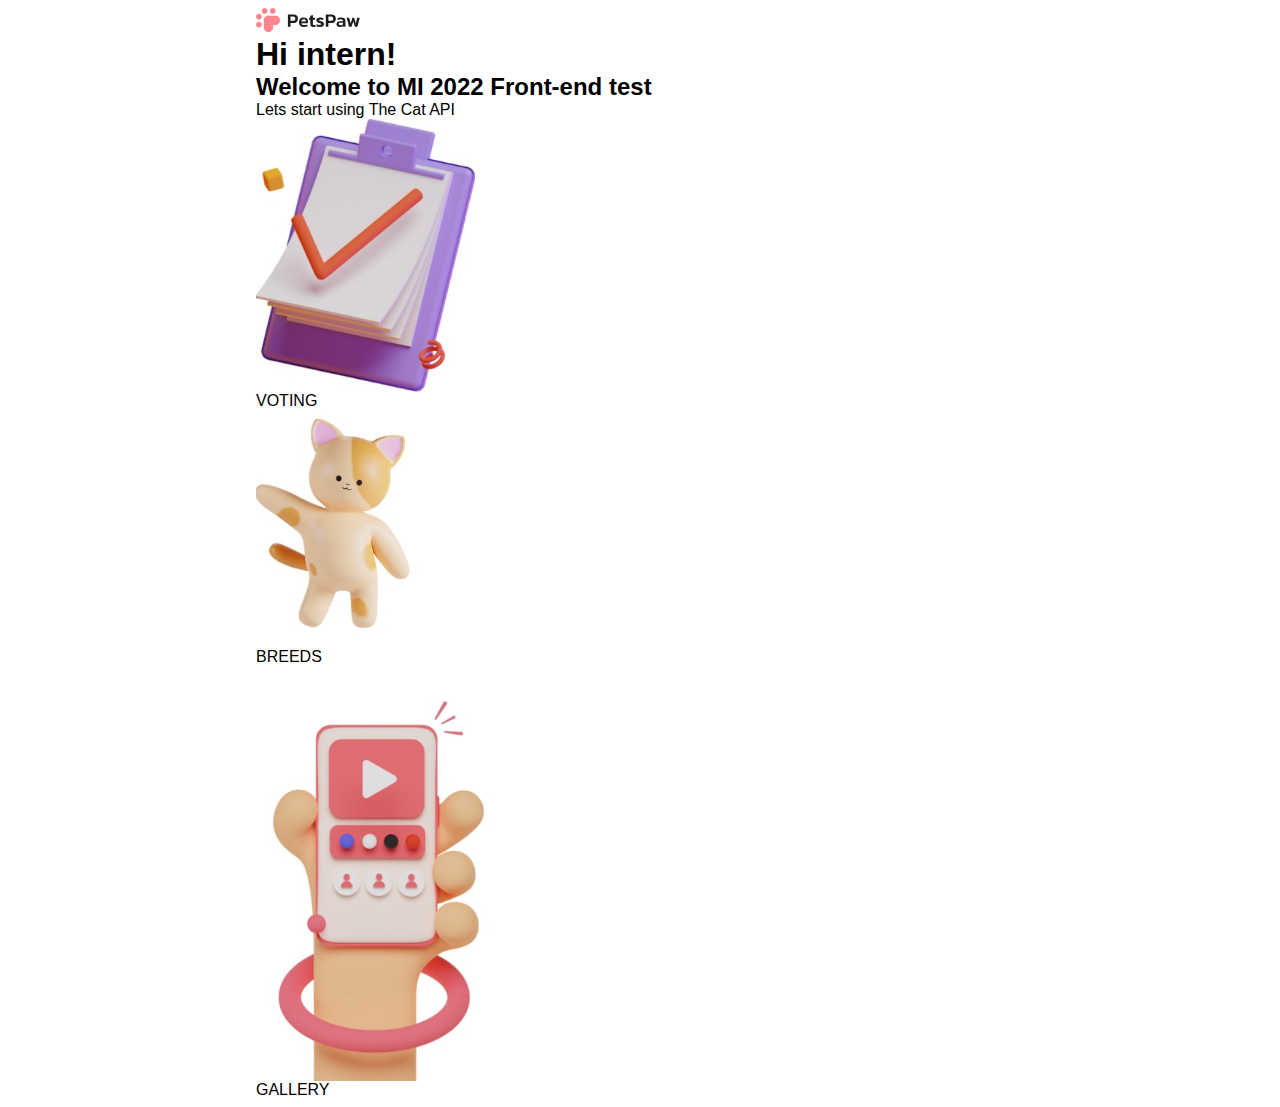
==== index.html @ 69960f9b "svg" ====
<!DOCTYPE html>
<html lang="en">
  <head>
    <meta charset="UTF-8" />
    <meta http-equiv="X-UA-Compatible" content="IE=edge" />
    <meta name="viewport" content="width=device-width, initial-scale=1.0" />
    <title>PetsPaw</title>
    <link rel="preconnect" href="https://fonts.googleapis.com" />
    <link rel="preconnect" href="https://fonts.gstatic.com" crossorigin />
    <link
      href="https://fonts.googleapis.com/css2?family=Jost:wght@400;500;700&display=swap"
      rel="stylesheet"
    />
    <link
      rel="stylesheet"
      href="https://cdnjs.cloudflare.com/ajax/libs/modern-normalize/1.1.0/modern-normalize.min.css"
      integrity="sha512-wpPYUAdjBVSE4KJnH1VR1HeZfpl1ub8YT/NKx4PuQ5NmX2tKuGu6U/JRp5y+Y8XG2tV+wKQpNHVUX03MfMFn9Q=="
      crossorigin="anonymous"
      referrerpolicy="no-referrer"
    />
    <link rel="stylesheet" href="./css/main.min.css" />
  </head>
  <body>
    <header class="header">
      <div class="container">
        <a href="./index.html" class="header__logo"
          >
          <svg class="header__logo-svg" width="106" height="24">
                  <use href="./image/logo.svg"></use>
                </svg>
           <!-- <svg class="header__logo-svg">
                  <use href="./image/logo.svg"></use>
                </svg>   -->
                </a
        >
      </div>
    </header>
    <main>
      <section class="hero">
        <div class="container">
          <h1 class="hero__title">Hi intern!</h1>
        <h2 class="hero__subTitle">Welcome to MI 2022 Front-end test</h2>
        <p class="hero__call">Lets start using The Cat API</p>
        <nav class="hero__nav">
          <ul class="hero__menu">
            <li class="hero__menu-item">
               <img
                srcset="
                  ./image/vote-table-min.jpg 117w,
                  ./image/vote-table2x-min.jpg 234w,
                  ./image/vote-table3x-min.jpg 351w
                "
                src="./image/vote-table-min.jpg"
                alt="foto"
                sizes="(min-width: 1200px) 20vw, (min-width: 768px) 20vw, (min-width: 480px) 20vw, 100vw"
              />
              <p class="hero__menu-item-title">VOTING</p>
            </li>
            <li class="hero__menu-item">
              <img srcset="
                  ./image/pet-breeds-min.jpg 117w,
                  ./image/pet-breeds2x-min.jpg 234w,
                  ./image/pet-breeds2x-min.jpg 351w
                "
                src="./image/pet-breeds-min.jpg"
                alt="foto"
                sizes="(min-width: 1200px) 20vw, (min-width: 768px) 20vw, (min-width: 480px) 20vw, 100vw"
              />
            <p class="hero__menu-item-title">BREEDS</p></li>
            <li class="hero__menu-item">
               <img
                srcset="
                  ./image/search-min.jpg 117w,
                  ./image/search-min.jpg 234w,
                  ./image/search3x-min.jpg 351w
                "
                src="./image/search-min.jpg"
                alt="foto"
                sizes="(min-width: 1200px) 20vw, (min-width: 768px) 20vw, (min-width: 480px) 20vw, 100vw"
              />
              <p class="hero__menu-item-title">GALLERY</p>
            </li>
         </ul>
        </nav>
      </section>
      <section class="bid-girl"></section>
    </main>
  </body>
</html>
---- css/main.min.css ----
h1,h2,h3,h4,h5,h6,p{margin:0}ul{list-style:none;padding-left:0px;margin:0}a{display:block;text-decoration:none;font-style:normal}img{display:block;max-width:100%;height:auto}body{font-family:"Roboto",sans-serif}.container{padding-right:15px;padding-left:15px;margin-left:auto;margin-right:auto}@media screen and (min-width: 480px){.container{width:480px}}@media screen and (min-width: 768px){.container{width:768px}}@media screen and (min-width: 1440px){.container{width:1440px}}.big-girl{background-color:#e5e5e5;background-image:url(../image/hero-min.jpg);background-position:center;background-repeat:no-repeat;background-size:cover}/*# sourceMappingURL=main.min.css.map */
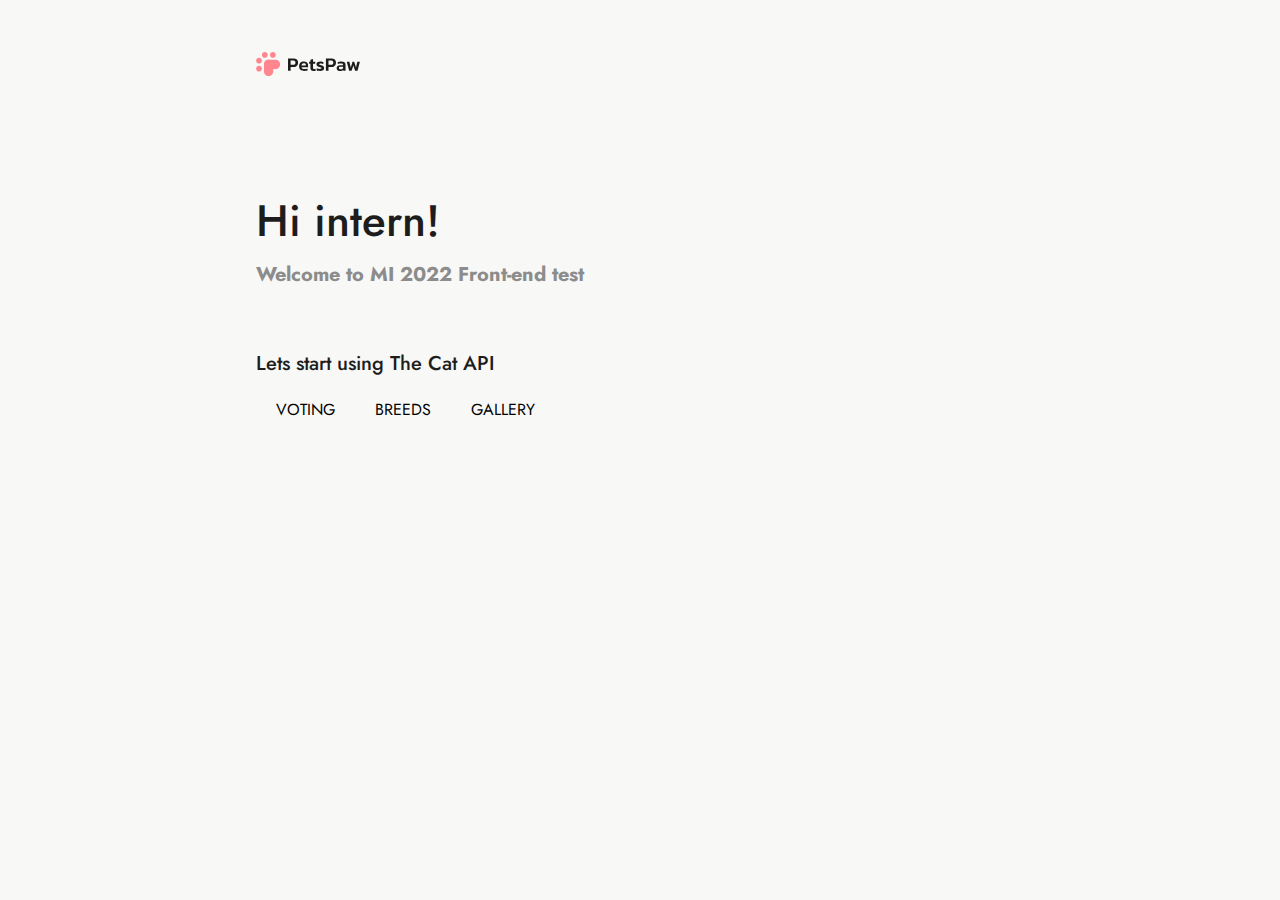
==== commit 013f707d: "image" ====
--- a/index.html
+++ b/index.html
@@ -26,11 +26,8 @@
         <a href="./index.html" class="header__logo"
           >
           <svg class="header__logo-svg" width="106" height="24">
-                  <use href="./image/logo.svg"></use>
+                  <use href="./image/svg.svg#icon-logo"></use>
                 </svg>
-           <!-- <svg class="header__logo-svg">
-                  <use href="./image/logo.svg"></use>
-                </svg>   -->
                 </a
         >
       </div>
@@ -44,46 +41,28 @@
         <nav class="hero__nav">
           <ul class="hero__menu">
             <li class="hero__menu-item">
-               <img
-                srcset="
-                  ./image/vote-table-min.jpg 117w,
-                  ./image/vote-table2x-min.jpg 234w,
-                  ./image/vote-table3x-min.jpg 351w
-                "
-                src="./image/vote-table-min.jpg"
-                alt="foto"
-                sizes="(min-width: 1200px) 20vw, (min-width: 768px) 20vw, (min-width: 480px) 20vw, 100vw"
-              />
-              <p class="hero__menu-item-title">VOTING</p>
+               <div class="hero__menu-item-content-1">
+                      </div>
+             
             </li>
-            <li class="hero__menu-item">
-              <img srcset="
-                  ./image/pet-breeds-min.jpg 117w,
-                  ./image/pet-breeds2x-min.jpg 234w,
-                  ./image/pet-breeds2x-min.jpg 351w
-                "
-                src="./image/pet-breeds-min.jpg"
-                alt="foto"
-                sizes="(min-width: 1200px) 20vw, (min-width: 768px) 20vw, (min-width: 480px) 20vw, 100vw"
-              />
-            <p class="hero__menu-item-title">BREEDS</p></li>
-            <li class="hero__menu-item">
-               <img
-                srcset="
-                  ./image/search-min.jpg 117w,
-                  ./image/search-min.jpg 234w,
-                  ./image/search3x-min.jpg 351w
-                "
-                src="./image/search-min.jpg"
-                alt="foto"
-                sizes="(min-width: 1200px) 20vw, (min-width: 768px) 20vw, (min-width: 480px) 20vw, 100vw"
-              />
-              <p class="hero__menu-item-title">GALLERY</p>
+             <p class="hero__menu-item-title">VOTING</p>
+            <li class="hero__menu-item"> <div class="hero__menu-item-content-2">
+                            
+              </div>
             </li>
+            <p class="hero__menu-item-title">BREEDS</p>
+            <li class="hero__menu-item"> <div class="hero__menu-item-content-3">
+               
+              </div>
+              
+            </li>
+            <p class="hero__menu-item-title">GALLERY</p>
          </ul>
         </nav>
       </section>
-      <section class="bid-girl"></section>
+      <section class="bid-girl">
+        <div class="big-girl__wrap"></div>
+      </section>
     </main>
   </body>
 </html>
--- a/css/main.min.css
+++ b/css/main.min.css
@@ -1 +1 @@
-h1,h2,h3,h4,h5,h6,p{margin:0}ul{list-style:none;padding-left:0px;margin:0}a{display:block;text-decoration:none;font-style:normal}img{display:block;max-width:100%;height:auto}body{font-family:"Roboto",sans-serif}.container{padding-right:15px;padding-left:15px;margin-left:auto;margin-right:auto}@media screen and (min-width: 480px){.container{width:480px}}@media screen and (min-width: 768px){.container{width:768px}}@media screen and (min-width: 1440px){.container{width:1440px}}.big-girl{background-color:#e5e5e5;background-image:url(../image/hero-min.jpg);background-position:center;background-repeat:no-repeat;background-size:cover}/*# sourceMappingURL=main.min.css.map */+h1,h2,h3,h4,h5,h6,p{margin:0}ul{list-style:none;padding-left:0px;margin:0}a{display:block;text-decoration:none;font-style:normal}img{display:block;max-width:100%;height:auto}body{background-color:#f8f8f7;font-family:"Jost",sans-serif}.container{padding-right:30px;padding-left:30px;padding-bottom:30px;margin-left:auto;margin-right:auto}@media screen and (min-width: 480px){.container{width:480px}}@media screen and (min-width: 768px){.container{width:768px}}@media screen and (min-width: 1440px){.container{width:1440px}}.big-girl{background-color:#e5e5e5;background-image:url(../image/hero-min.jpg);background-position:center;background-repeat:no-repeat;background-size:cover}.header__logo{padding-top:44px;margin-bottom:80px}.hero__title{font-weight:500;font-size:44px;line-height:1.32;color:#1d1d1d;margin-bottom:10px}.hero__subTitle{font-size:20px;line-height:1.45;color:#8c8c8c;margin-bottom:60px}.hero__call{font-weight:500;font-size:20px;line-height:1.45;color:#1d1d1d;margin-bottom:20px}.hero__nav{display:-webkit-box;display:-ms-flexbox;display:flex}.hero__menu{display:-webkit-box;display:-ms-flexbox;display:flex;gap:20px}.hero__menu-item-content-1{background-image:-webkit-gradient(linear, left bottom, left top, from(#b4b7ff), to(#b4b7ff)),-webkit-gradient(linear, left bottom, left top, from(rgba(255, 255, 255, 0.6)), to(rgba(255, 255, 255, 0.6))),url(../../image/vote-table-min.png);background-image:linear-gradient(0deg, #b4b7ff, #b4b7ff),linear-gradient(0deg, rgba(255, 255, 255, 0.6), rgba(255, 255, 255, 0.6)),url(../../image/vote-table-min.png)}/*# sourceMappingURL=main.min.css.map */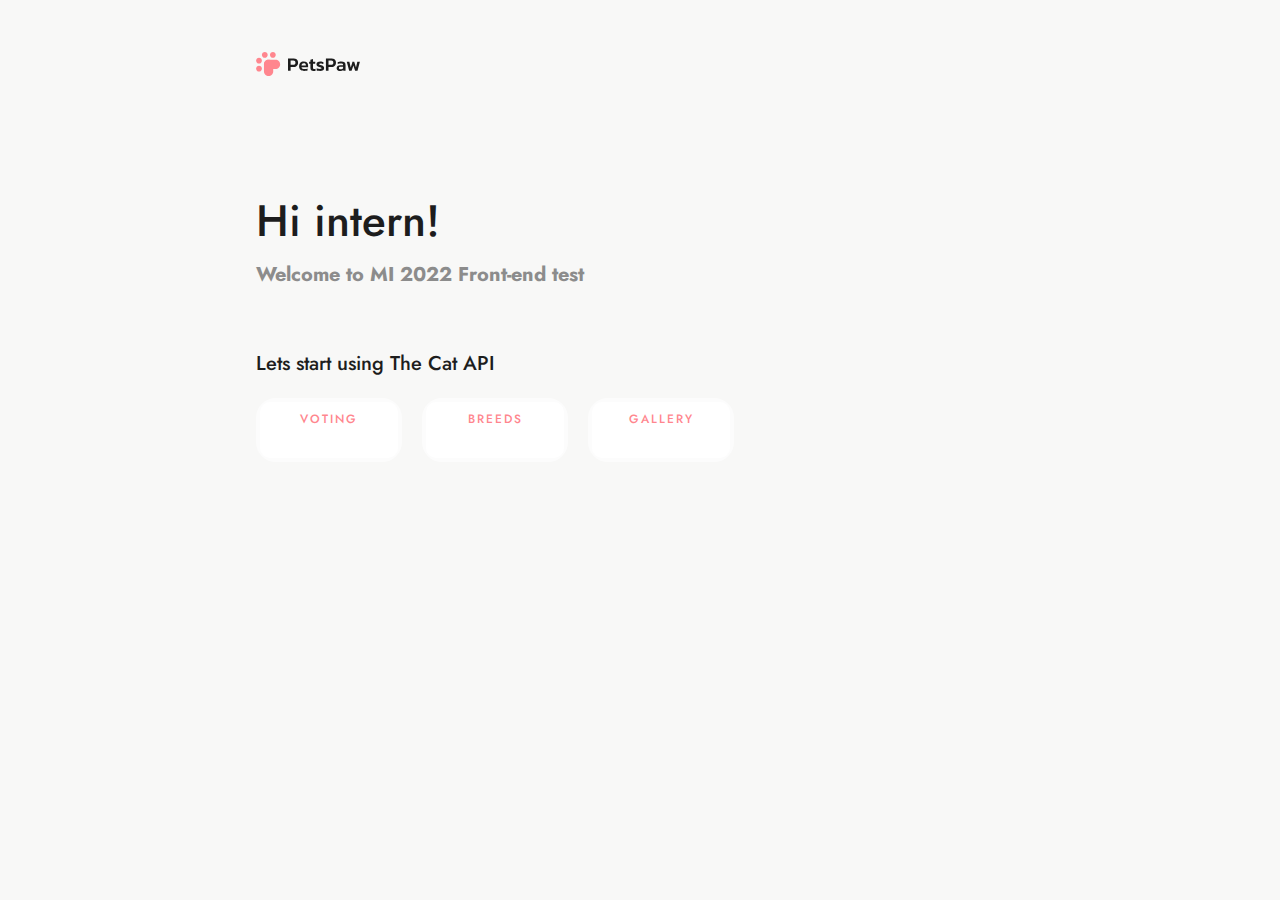
==== commit ecc740a7: "imgTrubl" ====
--- a/index.html
+++ b/index.html
@@ -23,45 +23,40 @@
   <body>
     <header class="header">
       <div class="container">
-        <a href="./index.html" class="header__logo"
-          >
+        <a href="./index.html" class="header__logo">
           <svg class="header__logo-svg" width="106" height="24">
-                  <use href="./image/svg.svg#icon-logo"></use>
-                </svg>
-                </a
-        >
+            <use href="./image/svg.svg#icon-logo"></use>
+          </svg>
+        </a>
       </div>
     </header>
     <main>
       <section class="hero">
         <div class="container">
           <h1 class="hero__title">Hi intern!</h1>
-        <h2 class="hero__subTitle">Welcome to MI 2022 Front-end test</h2>
-        <p class="hero__call">Lets start using The Cat API</p>
-        <nav class="hero__nav">
+          <h2 class="hero__subTitle">Welcome to MI 2022 Front-end test</h2>
+          <p class="hero__call">Lets start using The Cat API</p>
+
           <ul class="hero__menu">
-            <li class="hero__menu-item">
-               <div class="hero__menu-item-content-1">
-                      </div>
-             
+            <li class="hero__menu-item hero__menu-item__border">
+              <div class="hero__menu-item-image1"></div>
+              <p class="hero__menu-item-title">VOTING</p>
             </li>
-             <p class="hero__menu-item-title">VOTING</p>
-            <li class="hero__menu-item"> <div class="hero__menu-item-content-2">
-                            
-              </div>
+
+            <li class="hero__menu-item hero__menu-item__border">
+              <div class="hero__menu-item-image2"></div>
+              <p class="hero__menu-item-title">BREEDS</p>
             </li>
-            <p class="hero__menu-item-title">BREEDS</p>
-            <li class="hero__menu-item"> <div class="hero__menu-item-content-3">
-               
-              </div>
-              
+
+            <li class="hero__menu-item hero__menu-item__border">
+              <div class="hero__menu-item-image2"></div>
+              <p class="hero__menu-item-title">GALLERY</p>
             </li>
-            <p class="hero__menu-item-title">GALLERY</p>
-         </ul>
-        </nav>
+          </ul>
+        </div>
       </section>
       <section class="bid-girl">
-        <div class="big-girl__wrap"></div>
+        <div class="container"></div>
       </section>
     </main>
   </body>
--- a/css/main.min.css
+++ b/css/main.min.css
@@ -1 +1 @@
-h1,h2,h3,h4,h5,h6,p{margin:0}ul{list-style:none;padding-left:0px;margin:0}a{display:block;text-decoration:none;font-style:normal}img{display:block;max-width:100%;height:auto}body{background-color:#f8f8f7;font-family:"Jost",sans-serif}.container{padding-right:30px;padding-left:30px;padding-bottom:30px;margin-left:auto;margin-right:auto}@media screen and (min-width: 480px){.container{width:480px}}@media screen and (min-width: 768px){.container{width:768px}}@media screen and (min-width: 1440px){.container{width:1440px}}.big-girl{background-color:#e5e5e5;background-image:url(../image/hero-min.jpg);background-position:center;background-repeat:no-repeat;background-size:cover}.header__logo{padding-top:44px;margin-bottom:80px}.hero__title{font-weight:500;font-size:44px;line-height:1.32;color:#1d1d1d;margin-bottom:10px}.hero__subTitle{font-size:20px;line-height:1.45;color:#8c8c8c;margin-bottom:60px}.hero__call{font-weight:500;font-size:20px;line-height:1.45;color:#1d1d1d;margin-bottom:20px}.hero__nav{display:-webkit-box;display:-ms-flexbox;display:flex}.hero__menu{display:-webkit-box;display:-ms-flexbox;display:flex;gap:20px}.hero__menu-item-content-1{background-image:-webkit-gradient(linear, left bottom, left top, from(#b4b7ff), to(#b4b7ff)),-webkit-gradient(linear, left bottom, left top, from(rgba(255, 255, 255, 0.6)), to(rgba(255, 255, 255, 0.6))),url(../../image/vote-table-min.png);background-image:linear-gradient(0deg, #b4b7ff, #b4b7ff),linear-gradient(0deg, rgba(255, 255, 255, 0.6), rgba(255, 255, 255, 0.6)),url(../../image/vote-table-min.png)}/*# sourceMappingURL=main.min.css.map */+h1,h2,h3,h4,h5,h6,p{margin:0}ul{list-style:none;padding-left:0px;margin:0}a{display:block;text-decoration:none;font-style:normal}img{display:block;max-width:100%;height:auto}body{background-color:#f8f8f7;font-family:"Jost",sans-serif}.container{padding-right:30px;padding-left:30px;padding-bottom:30px;margin-left:auto;margin-right:auto}@media screen and (min-width: 480px){.container{width:480px}}@media screen and (min-width: 768px){.container{width:768px}}@media screen and (min-width: 1440px){.container{width:1440px}}.big-girl{background:#fbe0dc;border-radius:20px;background-image:url(../../image/hero-min.jpg);background-position:center;background-repeat:no-repeat;background-size:cover}@media(min-device-pixel-ratio: 2),(-webkit-min-device-pixel-ratio: 2),(min-resolution: 192dpi),(min-resolution: 2dppx){.big-girl{background-image:url(../image/hero2x-min.jpg)}}.header__logo{padding-top:44px;margin-bottom:80px}.hero__title{font-weight:500;font-size:44px;line-height:1.32;color:#1d1d1d;margin-bottom:10px}.hero__subTitle{font-size:20px;line-height:1.45;color:#8c8c8c;margin-bottom:60px}.hero__call{font-weight:500;font-size:20px;line-height:1.45;color:#1d1d1d;margin-bottom:20px}.hero__menu{display:-webkit-box;display:-ms-flexbox;display:flex;-ms-flex-wrap:wrap;flex-wrap:wrap;gap:20px}.hero__menu-item__border{border:4px solid rgba(255,255,255,.6);border-radius:20px}.hero__menu-item-image1{background-image:url(../image/vote-table-min.png);background-position:center;background-repeat:no-repeat;background-size:cover;background-color:#b4b7ff}.hero__menu-item-image2{background-image:url(../../image/pet-breeds-min.png);background-position:center;background-repeat:no-repeat;background-size:cover;background-color:#97eab9}.hero__menu-item-image3{background-image:url(../../image/images-search-min.png);background-position:center;background-repeat:no-repeat;background-size:cover;background-color:linear-gradient(0deg, #ffd280, #ffd280),linear-gradient(0deg, rgba(255, 255, 255, 0.6), rgba(255, 255, 255, 0.6))}.hero__menu-item-title{font-weight:500;font-size:12px;line-height:1.3;text-align:center;letter-spacing:2px;color:#ff868e;background-color:#fff;border-radius:10px;margin-right:auto;margin-left:auto;padding-top:10px;padding-bottom:10px;width:138px;height:36px}/*# sourceMappingURL=main.min.css.map */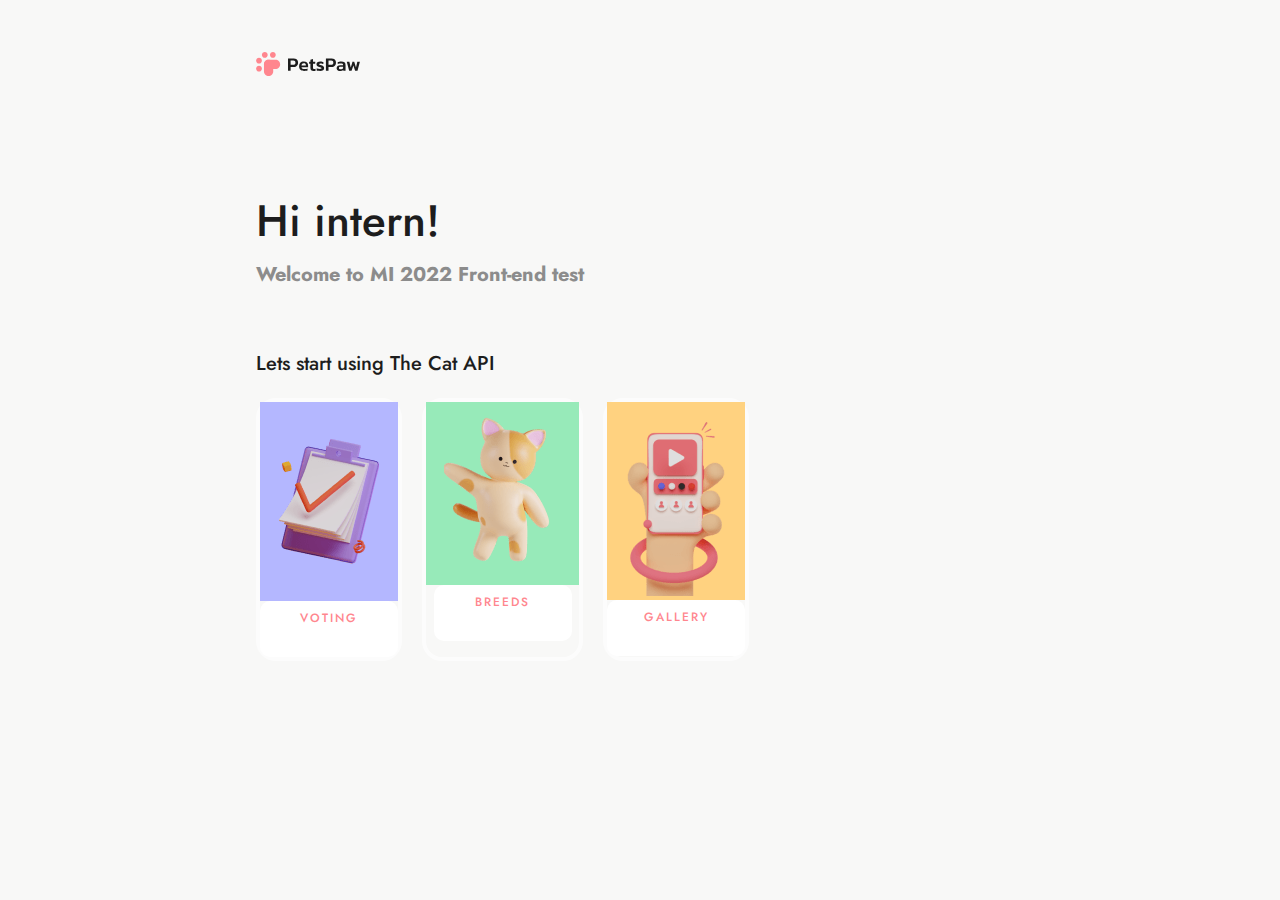
==== commit 40184005: "img" ====
--- a/index.html
+++ b/index.html
@@ -39,24 +39,44 @@
 
           <ul class="hero__menu">
             <li class="hero__menu-item hero__menu-item__border">
-              <div class="hero__menu-item-image1"></div>
+              <div class="hero__menu-item-image1">
+                <img
+                  srcset="./image/vote-table-min.png 1x, ./image/vote-table@2x-min.png 2x"
+                  src="./image/vote-table-min.png"
+                  alt="Описание изображения для всех версий"
+                />
+              </div>
               <p class="hero__menu-item-title">VOTING</p>
             </li>
 
             <li class="hero__menu-item hero__menu-item__border">
-              <div class="hero__menu-item-image2"></div>
+              <div class="hero__menu-item-image2">
+                <img
+                  srcset="./image/pet-breeds-min.png 1x, ./image/pet-breeds@2x-min.png 2x"
+                  src="./image/pet-breeds-min.png"
+                  alt="Описание изображения для всех версий"
+                />
+              </div>
               <p class="hero__menu-item-title">BREEDS</p>
             </li>
 
             <li class="hero__menu-item hero__menu-item__border">
-              <div class="hero__menu-item-image2"></div>
+              <div class="hero__menu-item-image3">
+                <img
+                  srcset="./image/images-search-min.png 1x, ./image/images-search@2x-min.png 2x"
+                  src="./image/images-search-min.png"
+                  alt="Описание изображения для всех версий"
+                />
+              </div>
               <p class="hero__menu-item-title">GALLERY</p>
             </li>
           </ul>
         </div>
       </section>
-      <section class="bid-girl">
-        <div class="container"></div>
+      <section class="big-girl">
+        <div class="container">
+          <div class="big-girl__wrap"></div>
+        </div>
       </section>
     </main>
   </body>
--- a/css/main.min.css
+++ b/css/main.min.css
@@ -1 +1 @@
-h1,h2,h3,h4,h5,h6,p{margin:0}ul{list-style:none;padding-left:0px;margin:0}a{display:block;text-decoration:none;font-style:normal}img{display:block;max-width:100%;height:auto}body{background-color:#f8f8f7;font-family:"Jost",sans-serif}.container{padding-right:30px;padding-left:30px;padding-bottom:30px;margin-left:auto;margin-right:auto}@media screen and (min-width: 480px){.container{width:480px}}@media screen and (min-width: 768px){.container{width:768px}}@media screen and (min-width: 1440px){.container{width:1440px}}.big-girl{background:#fbe0dc;border-radius:20px;background-image:url(../../image/hero-min.jpg);background-position:center;background-repeat:no-repeat;background-size:cover}@media(min-device-pixel-ratio: 2),(-webkit-min-device-pixel-ratio: 2),(min-resolution: 192dpi),(min-resolution: 2dppx){.big-girl{background-image:url(../image/hero2x-min.jpg)}}.header__logo{padding-top:44px;margin-bottom:80px}.hero__title{font-weight:500;font-size:44px;line-height:1.32;color:#1d1d1d;margin-bottom:10px}.hero__subTitle{font-size:20px;line-height:1.45;color:#8c8c8c;margin-bottom:60px}.hero__call{font-weight:500;font-size:20px;line-height:1.45;color:#1d1d1d;margin-bottom:20px}.hero__menu{display:-webkit-box;display:-ms-flexbox;display:flex;-ms-flex-wrap:wrap;flex-wrap:wrap;gap:20px}.hero__menu-item__border{border:4px solid rgba(255,255,255,.6);border-radius:20px}.hero__menu-item-image1{background-image:url(../image/vote-table-min.png);background-position:center;background-repeat:no-repeat;background-size:cover;background-color:#b4b7ff}.hero__menu-item-image2{background-image:url(../../image/pet-breeds-min.png);background-position:center;background-repeat:no-repeat;background-size:cover;background-color:#97eab9}.hero__menu-item-image3{background-image:url(../../image/images-search-min.png);background-position:center;background-repeat:no-repeat;background-size:cover;background-color:linear-gradient(0deg, #ffd280, #ffd280),linear-gradient(0deg, rgba(255, 255, 255, 0.6), rgba(255, 255, 255, 0.6))}.hero__menu-item-title{font-weight:500;font-size:12px;line-height:1.3;text-align:center;letter-spacing:2px;color:#ff868e;background-color:#fff;border-radius:10px;margin-right:auto;margin-left:auto;padding-top:10px;padding-bottom:10px;width:138px;height:36px}/*# sourceMappingURL=main.min.css.map */+h1,h2,h3,h4,h5,h6,p{margin:0}ul{list-style:none;padding-left:0px;margin:0}a{display:block;text-decoration:none;font-style:normal}img{display:block;max-width:100%;height:auto}body{background-color:#f8f8f7;font-family:"Jost",sans-serif}.container{padding-right:30px;padding-left:30px;padding-bottom:30px;margin-left:auto;margin-right:auto}@media screen and (min-width: 480px){.container{width:480px}}@media screen and (min-width: 768px){.container{width:768px}}@media screen and (min-width: 1440px){.container{width:1440px}}.header__logo{padding-top:44px;margin-bottom:80px}.hero__title{font-weight:500;font-size:44px;line-height:1.32;color:#1d1d1d;margin-bottom:10px}.hero__subTitle{font-size:20px;line-height:1.45;color:#8c8c8c;margin-bottom:60px}.hero__call{font-weight:500;font-size:20px;line-height:1.45;color:#1d1d1d;margin-bottom:20px}.hero__menu{display:-webkit-box;display:-ms-flexbox;display:flex;-ms-flex-wrap:wrap;flex-wrap:wrap;gap:20px}.hero__menu-item{margin-bottom:20px}.hero__menu-item__border{border:4px solid rgba(255,255,255,.6);border-radius:20px}.hero__menu-item-image1{padding:37px 19px;max-width:138px;background-color:#b4b7ff}.hero__menu-item-image2{padding:10px 18px;background-color:#97eab9}.hero__menu-item-image3{padding:4px 13px;background-color:#ffd280}.hero__menu-item-title{font-weight:500;font-size:12px;line-height:1.3;text-align:center;letter-spacing:2px;color:#ff868e;background-color:#fff;border-radius:10px;margin-right:auto;margin-left:auto;padding-top:10px;padding-bottom:10px;width:138px;height:36px}/*# sourceMappingURL=main.min.css.map */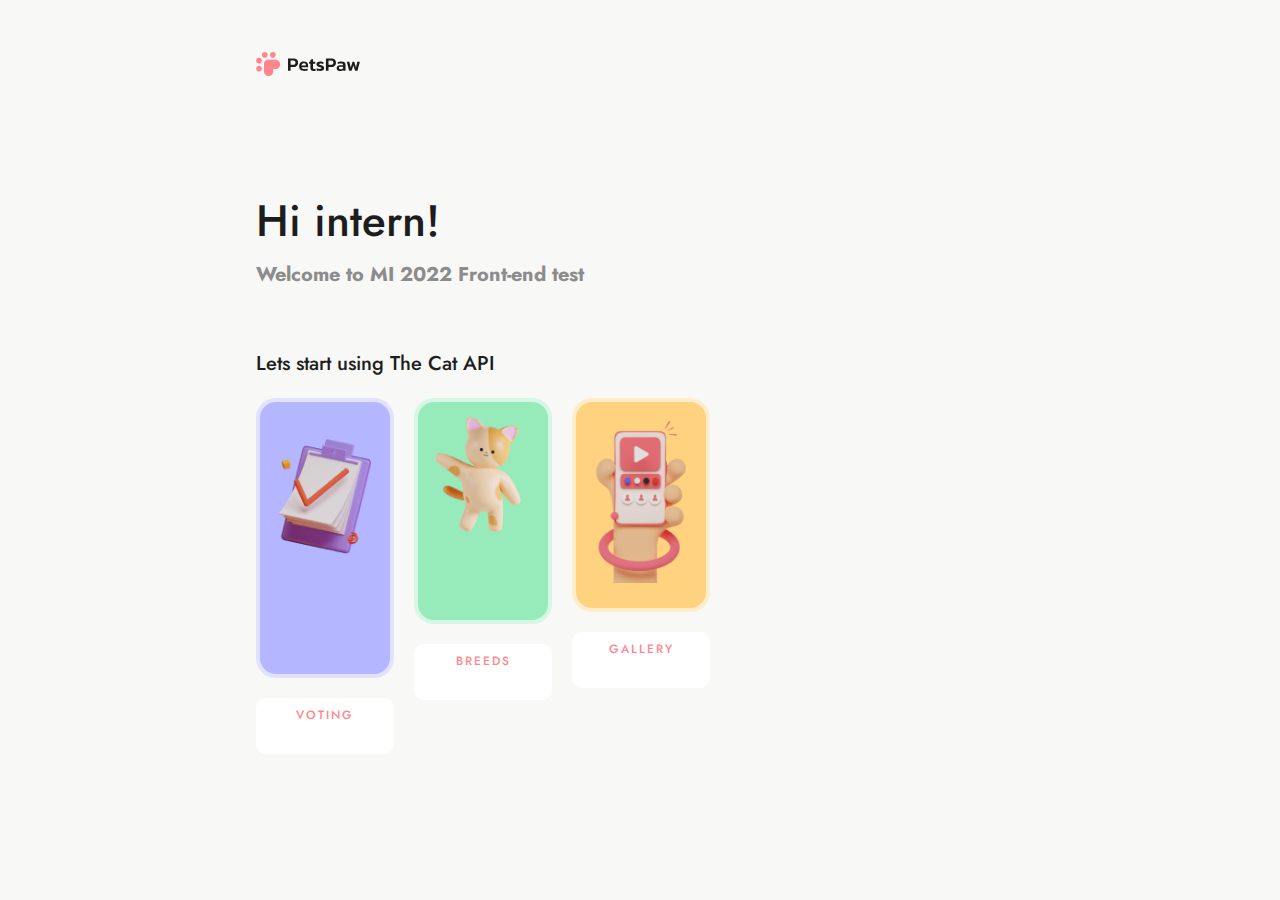
==== commit 24c5a53f: "1part" ====
--- a/index.html
+++ b/index.html
@@ -38,8 +38,8 @@
           <p class="hero__call">Lets start using The Cat API</p>
 
           <ul class="hero__menu">
-            <li class="hero__menu-item hero__menu-item__border">
-              <div class="hero__menu-item-image1">
+            <li class="hero__menu-item">
+              <div class="hero__menu-item-image1 hero__menu-item__border">
                 <img
                   srcset="./image/vote-table-min.png 1x, ./image/vote-table@2x-min.png 2x"
                   src="./image/vote-table-min.png"
@@ -49,8 +49,8 @@
               <p class="hero__menu-item-title">VOTING</p>
             </li>
 
-            <li class="hero__menu-item hero__menu-item__border">
-              <div class="hero__menu-item-image2">
+            <li class="hero__menu-item">
+              <div class="hero__menu-item-image2 hero__menu-item__border">
                 <img
                   srcset="./image/pet-breeds-min.png 1x, ./image/pet-breeds@2x-min.png 2x"
                   src="./image/pet-breeds-min.png"
@@ -60,8 +60,8 @@
               <p class="hero__menu-item-title">BREEDS</p>
             </li>
 
-            <li class="hero__menu-item hero__menu-item__border">
-              <div class="hero__menu-item-image3">
+            <li class="hero__menu-item">
+              <div class="hero__menu-item-image3 hero__menu-item__border">
                 <img
                   srcset="./image/images-search-min.png 1x, ./image/images-search@2x-min.png 2x"
                   src="./image/images-search-min.png"
--- a/css/main.min.css
+++ b/css/main.min.css
@@ -1 +1 @@
-h1,h2,h3,h4,h5,h6,p{margin:0}ul{list-style:none;padding-left:0px;margin:0}a{display:block;text-decoration:none;font-style:normal}img{display:block;max-width:100%;height:auto}body{background-color:#f8f8f7;font-family:"Jost",sans-serif}.container{padding-right:30px;padding-left:30px;padding-bottom:30px;margin-left:auto;margin-right:auto}@media screen and (min-width: 480px){.container{width:480px}}@media screen and (min-width: 768px){.container{width:768px}}@media screen and (min-width: 1440px){.container{width:1440px}}.header__logo{padding-top:44px;margin-bottom:80px}.hero__title{font-weight:500;font-size:44px;line-height:1.32;color:#1d1d1d;margin-bottom:10px}.hero__subTitle{font-size:20px;line-height:1.45;color:#8c8c8c;margin-bottom:60px}.hero__call{font-weight:500;font-size:20px;line-height:1.45;color:#1d1d1d;margin-bottom:20px}.hero__menu{display:-webkit-box;display:-ms-flexbox;display:flex;-ms-flex-wrap:wrap;flex-wrap:wrap;gap:20px}.hero__menu-item{margin-bottom:20px}.hero__menu-item__border{border:4px solid rgba(255,255,255,.6);border-radius:20px}.hero__menu-item-image1{padding:37px 19px;max-width:138px;background-color:#b4b7ff}.hero__menu-item-image2{padding:10px 18px;background-color:#97eab9}.hero__menu-item-image3{padding:4px 13px;background-color:#ffd280}.hero__menu-item-title{font-weight:500;font-size:12px;line-height:1.3;text-align:center;letter-spacing:2px;color:#ff868e;background-color:#fff;border-radius:10px;margin-right:auto;margin-left:auto;padding-top:10px;padding-bottom:10px;width:138px;height:36px}/*# sourceMappingURL=main.min.css.map */+h1,h2,h3,h4,h5,h6,p{margin:0}ul{list-style:none;padding-left:0px;margin:0}a{display:block;text-decoration:none;font-style:normal}img{display:block;max-width:100%;height:auto}body{background-color:#f8f8f7;font-family:"Jost",sans-serif}.container{padding-right:30px;padding-left:30px;padding-bottom:30px;margin-left:auto;margin-right:auto}@media screen and (min-width: 480px){.container{width:480px}}@media screen and (min-width: 768px){.container{width:768px}}@media screen and (min-width: 1440px){.container{width:1440px}}.header__logo{padding-top:44px;margin-bottom:80px}.hero__title{font-weight:500;font-size:44px;line-height:1.32;color:#1d1d1d;margin-bottom:10px}.hero__subTitle{font-size:20px;line-height:1.45;color:#8c8c8c;margin-bottom:60px}.hero__call{font-weight:500;font-size:20px;line-height:1.45;color:#1d1d1d;margin-bottom:20px}.hero__menu{display:-webkit-box;display:-ms-flexbox;display:flex;-ms-flex-wrap:wrap;flex-wrap:wrap;gap:20px}.hero__menu-item{max-width:138px;margin-bottom:20px}.hero__menu-item__border{border:4px solid rgba(255,255,255,.6);border-radius:20px}.hero__menu-item-image1{padding:37px 19px;background-color:#b4b7ff;height:198px;margin-bottom:20px}.hero__menu-item-image2{padding:10px 18px;background-color:#97eab9;height:198px;margin-bottom:20px}.hero__menu-item-image3{padding:4px 13px;background-color:#ffd280;height:198px;margin-bottom:20px}.hero__menu-item-title{font-weight:500;font-size:12px;line-height:1.3;text-align:center;letter-spacing:2px;color:#ff868e;background-color:#fff;border-radius:10px;margin-right:auto;margin-left:auto;padding-top:10px;padding-bottom:10px;width:138px;height:36px}/*# sourceMappingURL=main.min.css.map */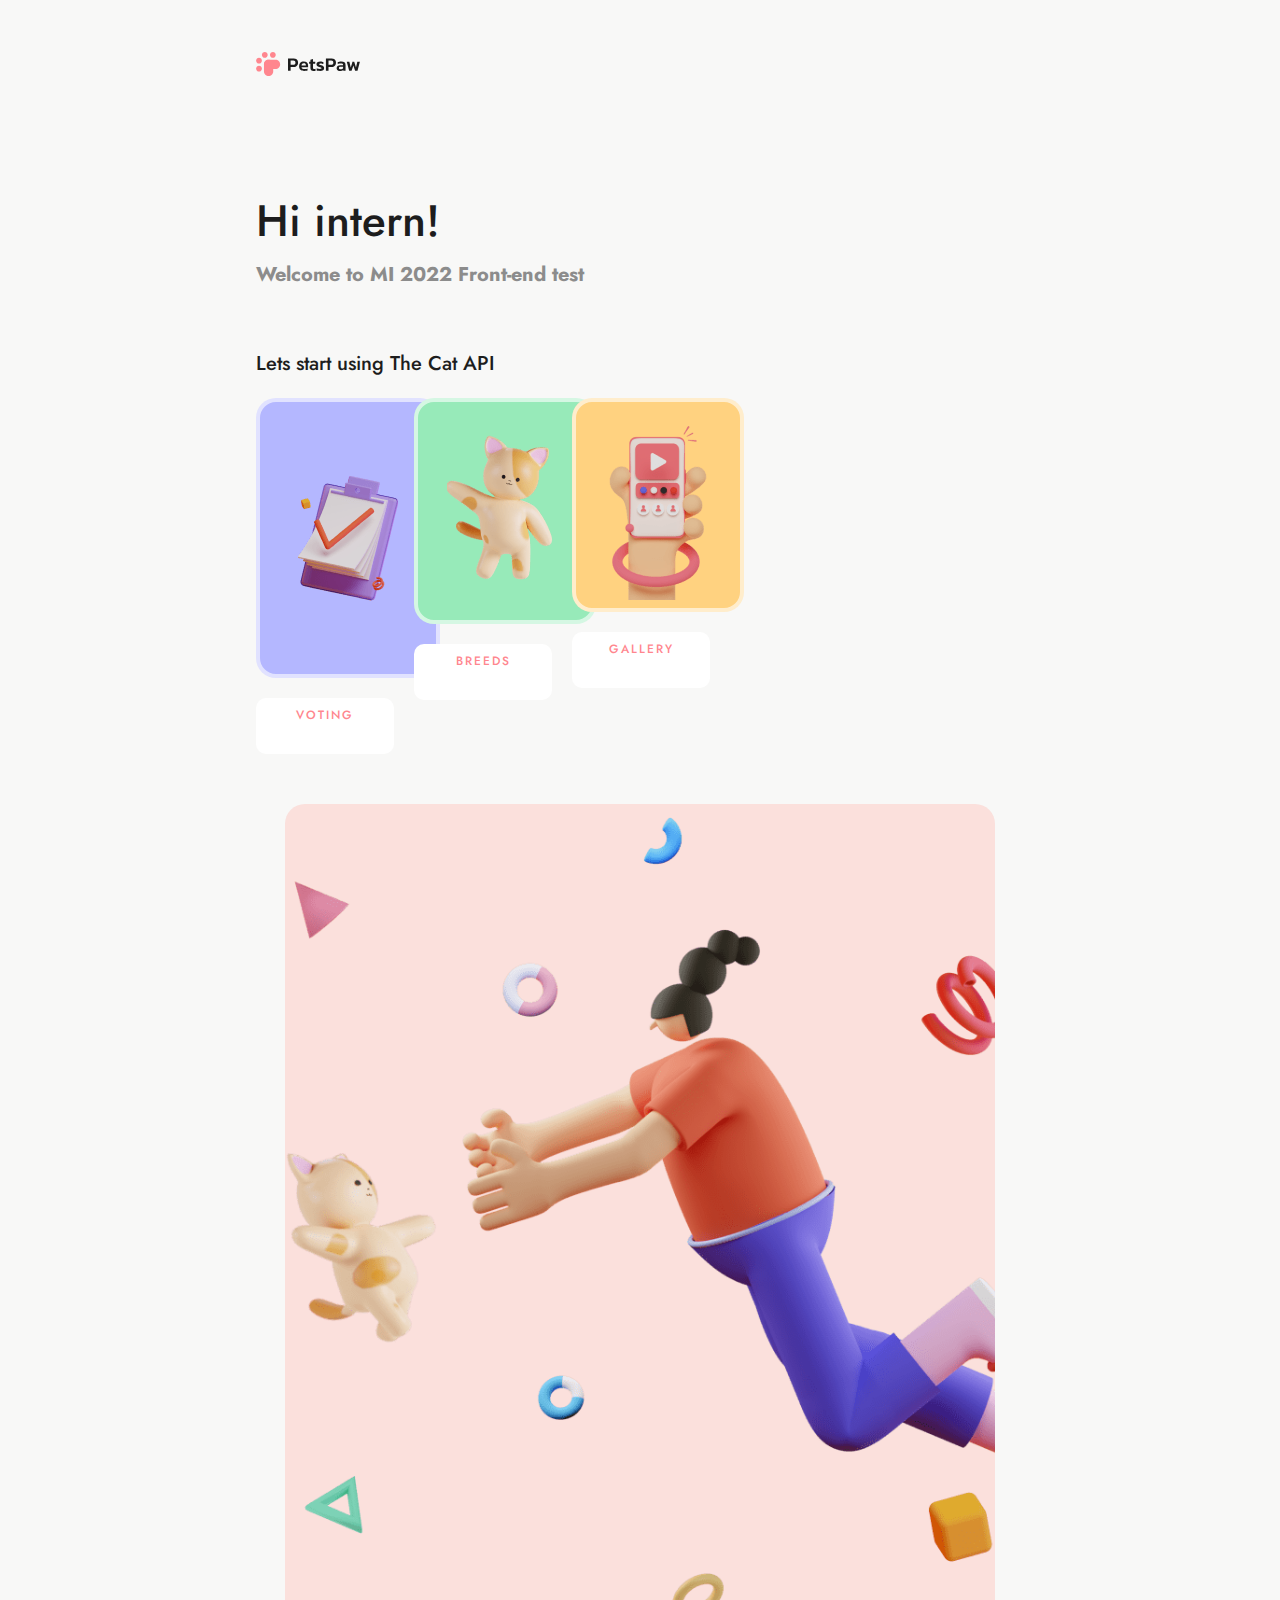
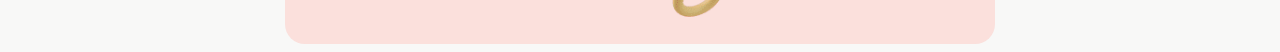
==== commit c4d838cf: "bg" ====
--- a/index.html
+++ b/index.html
@@ -39,43 +39,26 @@
 
           <ul class="hero__menu">
             <li class="hero__menu-item">
-              <div class="hero__menu-item-image1 hero__menu-item__border">
-                <img
-                  srcset="./image/vote-table-min.png 1x, ./image/vote-table@2x-min.png 2x"
-                  src="./image/vote-table-min.png"
-                  alt="Описание изображения для всех версий"
-                />
-              </div>
+              <div class="hero__menu-item-image1 hero__menu-item__border"></div>
               <p class="hero__menu-item-title">VOTING</p>
             </li>
 
             <li class="hero__menu-item">
-              <div class="hero__menu-item-image2 hero__menu-item__border">
-                <img
-                  srcset="./image/pet-breeds-min.png 1x, ./image/pet-breeds@2x-min.png 2x"
-                  src="./image/pet-breeds-min.png"
-                  alt="Описание изображения для всех версий"
-                />
-              </div>
+              <div class="hero__menu-item-image2 hero__menu-item__border"></div>
               <p class="hero__menu-item-title">BREEDS</p>
             </li>
 
             <li class="hero__menu-item">
-              <div class="hero__menu-item-image3 hero__menu-item__border">
-                <img
-                  srcset="./image/images-search-min.png 1x, ./image/images-search@2x-min.png 2x"
-                  src="./image/images-search-min.png"
-                  alt="Описание изображения для всех версий"
-                />
-              </div>
+              <div class="hero__menu-item-image3 hero__menu-item__border"></div>
               <p class="hero__menu-item-title">GALLERY</p>
             </li>
           </ul>
         </div>
       </section>
+
       <section class="big-girl">
         <div class="container">
-          <div class="big-girl__wrap"></div>
+          <h2 class="visually-hidden"></h2>
         </div>
       </section>
     </main>
--- a/css/main.min.css
+++ b/css/main.min.css
@@ -1 +1 @@
-h1,h2,h3,h4,h5,h6,p{margin:0}ul{list-style:none;padding-left:0px;margin:0}a{display:block;text-decoration:none;font-style:normal}img{display:block;max-width:100%;height:auto}body{background-color:#f8f8f7;font-family:"Jost",sans-serif}.container{padding-right:30px;padding-left:30px;padding-bottom:30px;margin-left:auto;margin-right:auto}@media screen and (min-width: 480px){.container{width:480px}}@media screen and (min-width: 768px){.container{width:768px}}@media screen and (min-width: 1440px){.container{width:1440px}}.header__logo{padding-top:44px;margin-bottom:80px}.hero__title{font-weight:500;font-size:44px;line-height:1.32;color:#1d1d1d;margin-bottom:10px}.hero__subTitle{font-size:20px;line-height:1.45;color:#8c8c8c;margin-bottom:60px}.hero__call{font-weight:500;font-size:20px;line-height:1.45;color:#1d1d1d;margin-bottom:20px}.hero__menu{display:-webkit-box;display:-ms-flexbox;display:flex;-ms-flex-wrap:wrap;flex-wrap:wrap;gap:20px}.hero__menu-item{max-width:138px;margin-bottom:20px}.hero__menu-item__border{border:4px solid rgba(255,255,255,.6);border-radius:20px}.hero__menu-item-image1{padding:37px 19px;background-color:#b4b7ff;height:198px;margin-bottom:20px}.hero__menu-item-image2{padding:10px 18px;background-color:#97eab9;height:198px;margin-bottom:20px}.hero__menu-item-image3{padding:4px 13px;background-color:#ffd280;height:198px;margin-bottom:20px}.hero__menu-item-title{font-weight:500;font-size:12px;line-height:1.3;text-align:center;letter-spacing:2px;color:#ff868e;background-color:#fff;border-radius:10px;margin-right:auto;margin-left:auto;padding-top:10px;padding-bottom:10px;width:138px;height:36px}/*# sourceMappingURL=main.min.css.map */+.visually-hidden{position:absolute;width:1px;height:1px;margin:-1px;border:0;padding:0;white-space:nowrap;-webkit-clip-path:inset(100%);clip-path:inset(100%);clip:rect(0 0 0 0);overflow:hidden}h1,h2,h3,h4,h5,h6,p{margin:0}ul{list-style:none;padding-left:0px;margin:0}a{display:block;text-decoration:none;font-style:normal}img{display:block;max-width:100%;height:auto}body{background-color:#f8f8f7;font-family:"Jost",sans-serif}.container{padding-right:30px;padding-left:30px;padding-bottom:30px;margin-left:auto;margin-right:auto}@media screen and (min-width: 480px){.container{width:480px}}@media screen and (min-width: 768px){.container{width:768px}}@media screen and (min-width: 1440px){.container{width:1440px}}.big-girl{background-color:#fbe0dc;width:680px;height:840px;margin-right:auto;margin-left:auto;padding-left:30px;border-radius:20px;background-image:url(../../image/girl-and-pet.png);background-position:center;background-repeat:no-repeat;background-size:cover}.header__logo{padding-top:44px;margin-bottom:80px}.hero__title{font-weight:500;font-size:44px;line-height:1.32;color:#1d1d1d;margin-bottom:10px}.hero__subTitle{font-size:20px;line-height:1.45;color:#8c8c8c;margin-bottom:60px}.hero__call{font-weight:500;font-size:20px;line-height:1.45;color:#1d1d1d;margin-bottom:20px}.hero__menu{display:-webkit-box;display:-ms-flexbox;display:flex;-ms-flex-wrap:wrap;flex-wrap:wrap;gap:20px}.hero__menu-item{max-width:138px;margin-bottom:20px}.hero__menu-item__border{border:4px solid rgba(255,255,255,.6);border-radius:20px}.hero__menu-item-image1{padding:37px 19px;background-color:#b4b7ff;background-image:url(../../image/vote-table-min.png);background-position:center;background-repeat:no-repeat;width:138px;height:198px;margin-bottom:20px}.hero__menu-item-image2{padding:10px 18px;background-color:#97eab9;background-image:url(../../image/pet-breeds-min.png);background-position:center;background-repeat:no-repeat;width:138px;height:198px;margin-bottom:20px}.hero__menu-item-image3{padding:4px 13px;background-color:#ffd280;background-image:url(../../image/images-search-min.png);background-position:center;background-repeat:no-repeat;width:138px;height:198px;margin-bottom:20px}.hero__menu-item-title{font-weight:500;font-size:12px;line-height:1.3;text-align:center;letter-spacing:2px;color:#ff868e;background-color:#fff;border-radius:10px;margin-right:auto;margin-left:auto;padding-top:10px;padding-bottom:10px;width:138px;height:36px}/*# sourceMappingURL=main.min.css.map */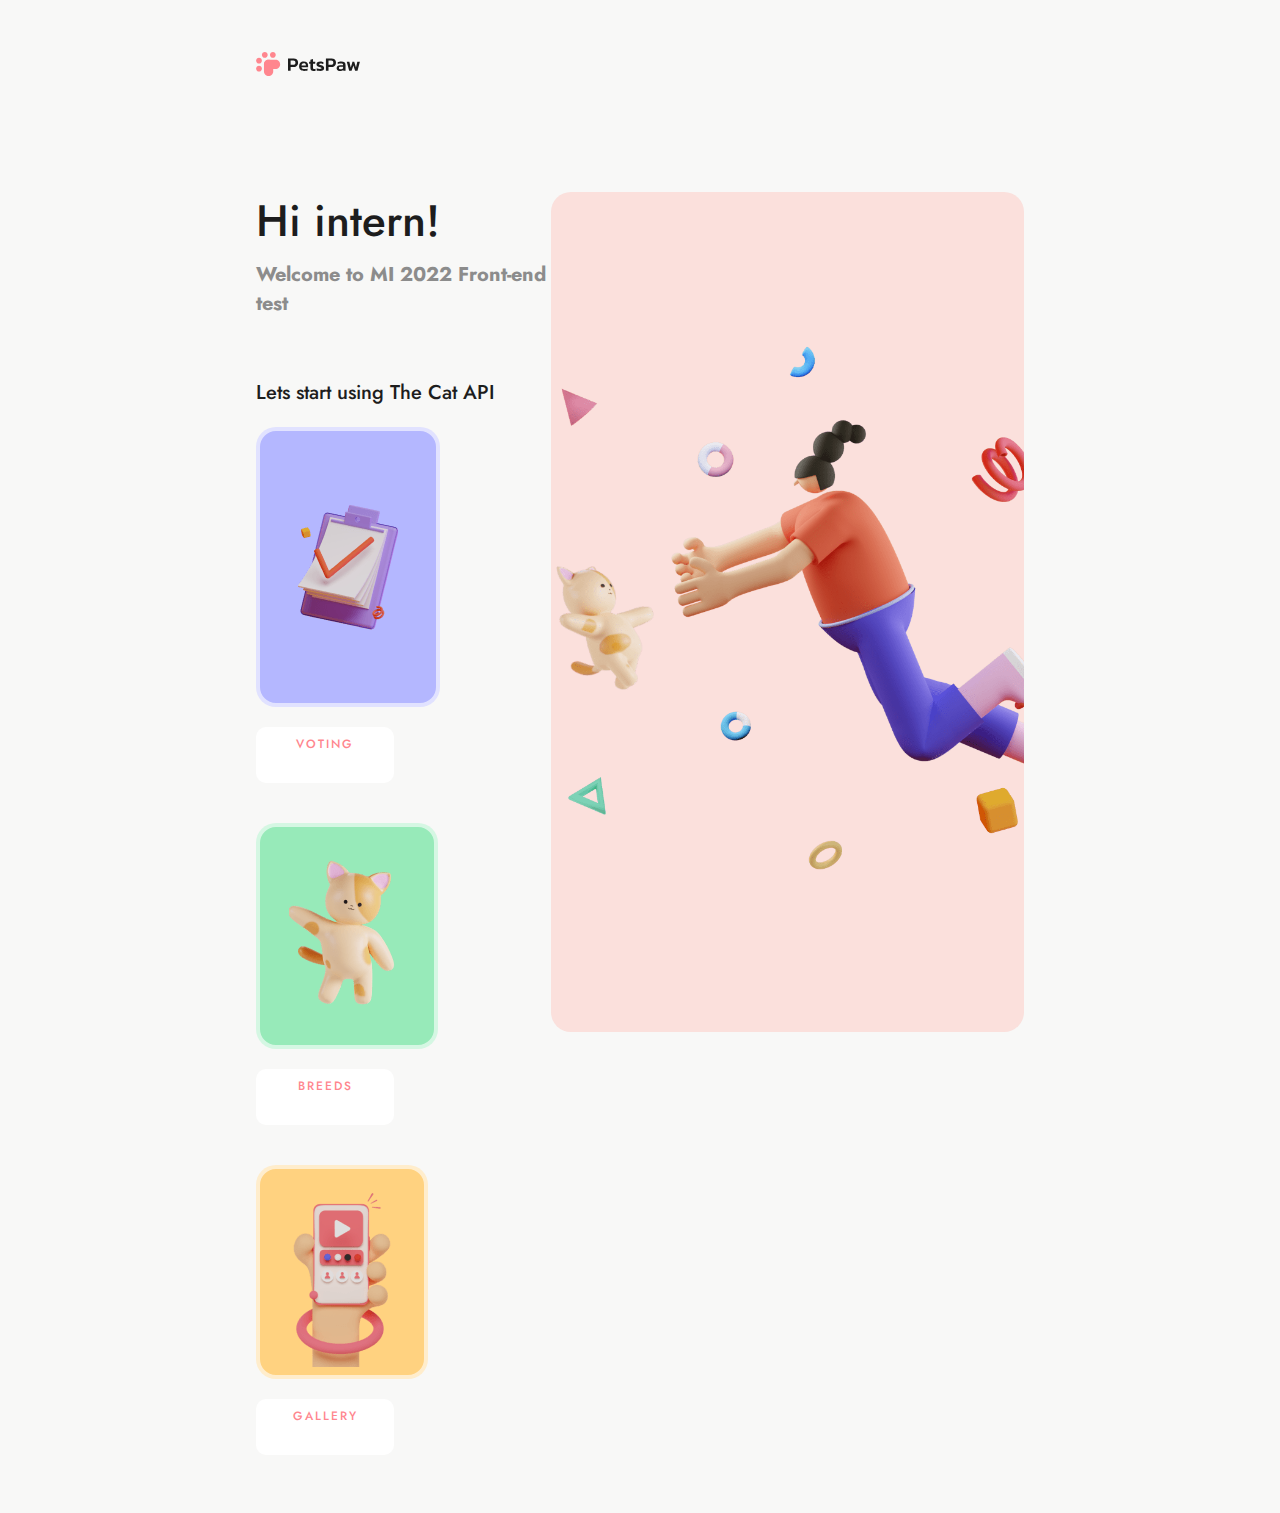
==== commit 84b5b470: "gallery" ====
--- a/index.html
+++ b/index.html
@@ -33,32 +33,33 @@
     <main>
       <section class="hero">
         <div class="container">
-          <h1 class="hero__title">Hi intern!</h1>
-          <h2 class="hero__subTitle">Welcome to MI 2022 Front-end test</h2>
-          <p class="hero__call">Lets start using The Cat API</p>
+          <div class="main-page">
+            <div class="main-page-1">
+              <h1 class="hero__title">Hi intern!</h1>
+              <h2 class="hero__subTitle">Welcome to MI 2022 Front-end test</h2>
+              <p class="hero__call">Lets start using The Cat API</p>
+              <ul class="hero__menu">
+                <li class="hero__menu-item">
+                  <div class="hero__menu-item-image1 hero__menu-item__border"></div>
 
-          <ul class="hero__menu">
-            <li class="hero__menu-item">
-              <div class="hero__menu-item-image1 hero__menu-item__border"></div>
-              <p class="hero__menu-item-title">VOTING</p>
-            </li>
+                  <a href="./voting.html" class="hero__menu-item-link">VOTING</a>
+                </li>
 
-            <li class="hero__menu-item">
-              <div class="hero__menu-item-image2 hero__menu-item__border"></div>
-              <p class="hero__menu-item-title">BREEDS</p>
-            </li>
+                <li class="hero__menu-item">
+                  <div class="hero__menu-item-image2 hero__menu-item__border"></div>
 
-            <li class="hero__menu-item">
-              <div class="hero__menu-item-image3 hero__menu-item__border"></div>
-              <p class="hero__menu-item-title">GALLERY</p>
-            </li>
-          </ul>
-        </div>
-      </section>
+                  <a href="./breeds.html" class="hero__menu-item-link">BREEDS</a>
+                </li>
 
-      <section class="big-girl">
-        <div class="container">
-          <h2 class="visually-hidden"></h2>
+                <li class="hero__menu-item">
+                  <div class="hero__menu-item-image3 hero__menu-item__border"></div>
+
+                  <a href="./gallery.html" class="hero__menu-item-link">GALLERY</a>
+                </li>
+              </ul>
+            </div>
+            <div class="big-girl"></div>
+          </div>
         </div>
       </section>
     </main>
--- a/css/main.min.css
+++ b/css/main.min.css
@@ -1 +1 @@
-.visually-hidden{position:absolute;width:1px;height:1px;margin:-1px;border:0;padding:0;white-space:nowrap;-webkit-clip-path:inset(100%);clip-path:inset(100%);clip:rect(0 0 0 0);overflow:hidden}h1,h2,h3,h4,h5,h6,p{margin:0}ul{list-style:none;padding-left:0px;margin:0}a{display:block;text-decoration:none;font-style:normal}img{display:block;max-width:100%;height:auto}body{background-color:#f8f8f7;font-family:"Jost",sans-serif}.container{padding-right:30px;padding-left:30px;padding-bottom:30px;margin-left:auto;margin-right:auto}@media screen and (min-width: 480px){.container{width:480px}}@media screen and (min-width: 768px){.container{width:768px}}@media screen and (min-width: 1440px){.container{width:1440px}}.big-girl{background-color:#fbe0dc;width:680px;height:840px;margin-right:auto;margin-left:auto;padding-left:30px;border-radius:20px;background-image:url(../../image/girl-and-pet.png);background-position:center;background-repeat:no-repeat;background-size:cover}.header__logo{padding-top:44px;margin-bottom:80px}.hero__title{font-weight:500;font-size:44px;line-height:1.32;color:#1d1d1d;margin-bottom:10px}.hero__subTitle{font-size:20px;line-height:1.45;color:#8c8c8c;margin-bottom:60px}.hero__call{font-weight:500;font-size:20px;line-height:1.45;color:#1d1d1d;margin-bottom:20px}.hero__menu{display:-webkit-box;display:-ms-flexbox;display:flex;-ms-flex-wrap:wrap;flex-wrap:wrap;gap:20px}.hero__menu-item{max-width:138px;margin-bottom:20px}.hero__menu-item__border{border:4px solid rgba(255,255,255,.6);border-radius:20px}.hero__menu-item-image1{padding:37px 19px;background-color:#b4b7ff;background-image:url(../../image/vote-table-min.png);background-position:center;background-repeat:no-repeat;width:138px;height:198px;margin-bottom:20px}.hero__menu-item-image2{padding:10px 18px;background-color:#97eab9;background-image:url(../../image/pet-breeds-min.png);background-position:center;background-repeat:no-repeat;width:138px;height:198px;margin-bottom:20px}.hero__menu-item-image3{padding:4px 13px;background-color:#ffd280;background-image:url(../../image/images-search-min.png);background-position:center;background-repeat:no-repeat;width:138px;height:198px;margin-bottom:20px}.hero__menu-item-title{font-weight:500;font-size:12px;line-height:1.3;text-align:center;letter-spacing:2px;color:#ff868e;background-color:#fff;border-radius:10px;margin-right:auto;margin-left:auto;padding-top:10px;padding-bottom:10px;width:138px;height:36px}/*# sourceMappingURL=main.min.css.map */+.visually-hidden{position:absolute;width:1px;height:1px;margin:-1px;border:0;padding:0;white-space:nowrap;-webkit-clip-path:inset(100%);clip-path:inset(100%);clip:rect(0 0 0 0);overflow:hidden}h1,h2,h3,h4,h5,h6,p{margin:0}ul{list-style:none;padding-left:0px;margin:0}a{display:block;text-decoration:none;font-style:normal}img{display:block;max-width:100%;height:auto}body{background-color:#f8f8f7;font-family:"Jost",sans-serif}.container{padding-right:30px;padding-left:30px;padding-bottom:30px;margin-left:auto;margin-right:auto}@media screen and (min-width: 480px){.container{width:480px}}@media screen and (min-width: 768px){.container{width:768px}}@media screen and (min-width: 1440px){.container{width:1440px}}.big-girl{background-color:#fbe0dc;width:680px;height:840px;margin-right:auto;margin-left:auto;padding-left:30px;border-radius:20px;background-image:url(../../image/girl-and-pet.png);background-position:center;background-repeat:no-repeat;background-size:contain}.header__logo{padding-top:44px;margin-bottom:80px}.main-page{display:-webkit-box;display:-ms-flexbox;display:flex;max-width:1440px}.hero__title{font-weight:500;font-size:44px;line-height:1.32;color:#1d1d1d;margin-bottom:10px}.hero__subTitle{font-size:20px;line-height:1.45;color:#8c8c8c;margin-bottom:60px}.hero__call{font-weight:500;font-size:20px;line-height:1.45;color:#1d1d1d;margin-bottom:20px}.hero__menu{display:-webkit-box;display:-ms-flexbox;display:flex;-ms-flex-wrap:wrap;flex-wrap:wrap;gap:20px}.hero__menu-item{max-width:138px;margin-bottom:20px}.hero__menu-item__border{border:4px solid rgba(255,255,255,.6);border-radius:20px}.hero__menu-item-image1{padding:37px 19px;background-color:#b4b7ff;background-image:url(../../image/vote-table-min.png);background-position:center;background-repeat:no-repeat;width:138px;height:198px;margin-bottom:20px}.hero__menu-item-image2{padding:10px 18px;background-color:#97eab9;background-image:url(../../image/pet-breeds-min.png);background-position:center;background-repeat:no-repeat;width:138px;height:198px;margin-bottom:20px}.hero__menu-item-image3{padding:4px 13px;background-color:#ffd280;background-image:url(../../image/images-search-min.png);background-position:center;background-repeat:no-repeat;width:138px;height:198px;margin-bottom:20px}.hero__menu-item-link{font-weight:500;font-size:12px;line-height:1.3;text-align:center;letter-spacing:2px;color:#ff868e;background-color:#fff;border-radius:10px;margin-right:auto;margin-left:auto;padding-top:10px;padding-bottom:10px;width:138px;height:36px}/*# sourceMappingURL=main.min.css.map */